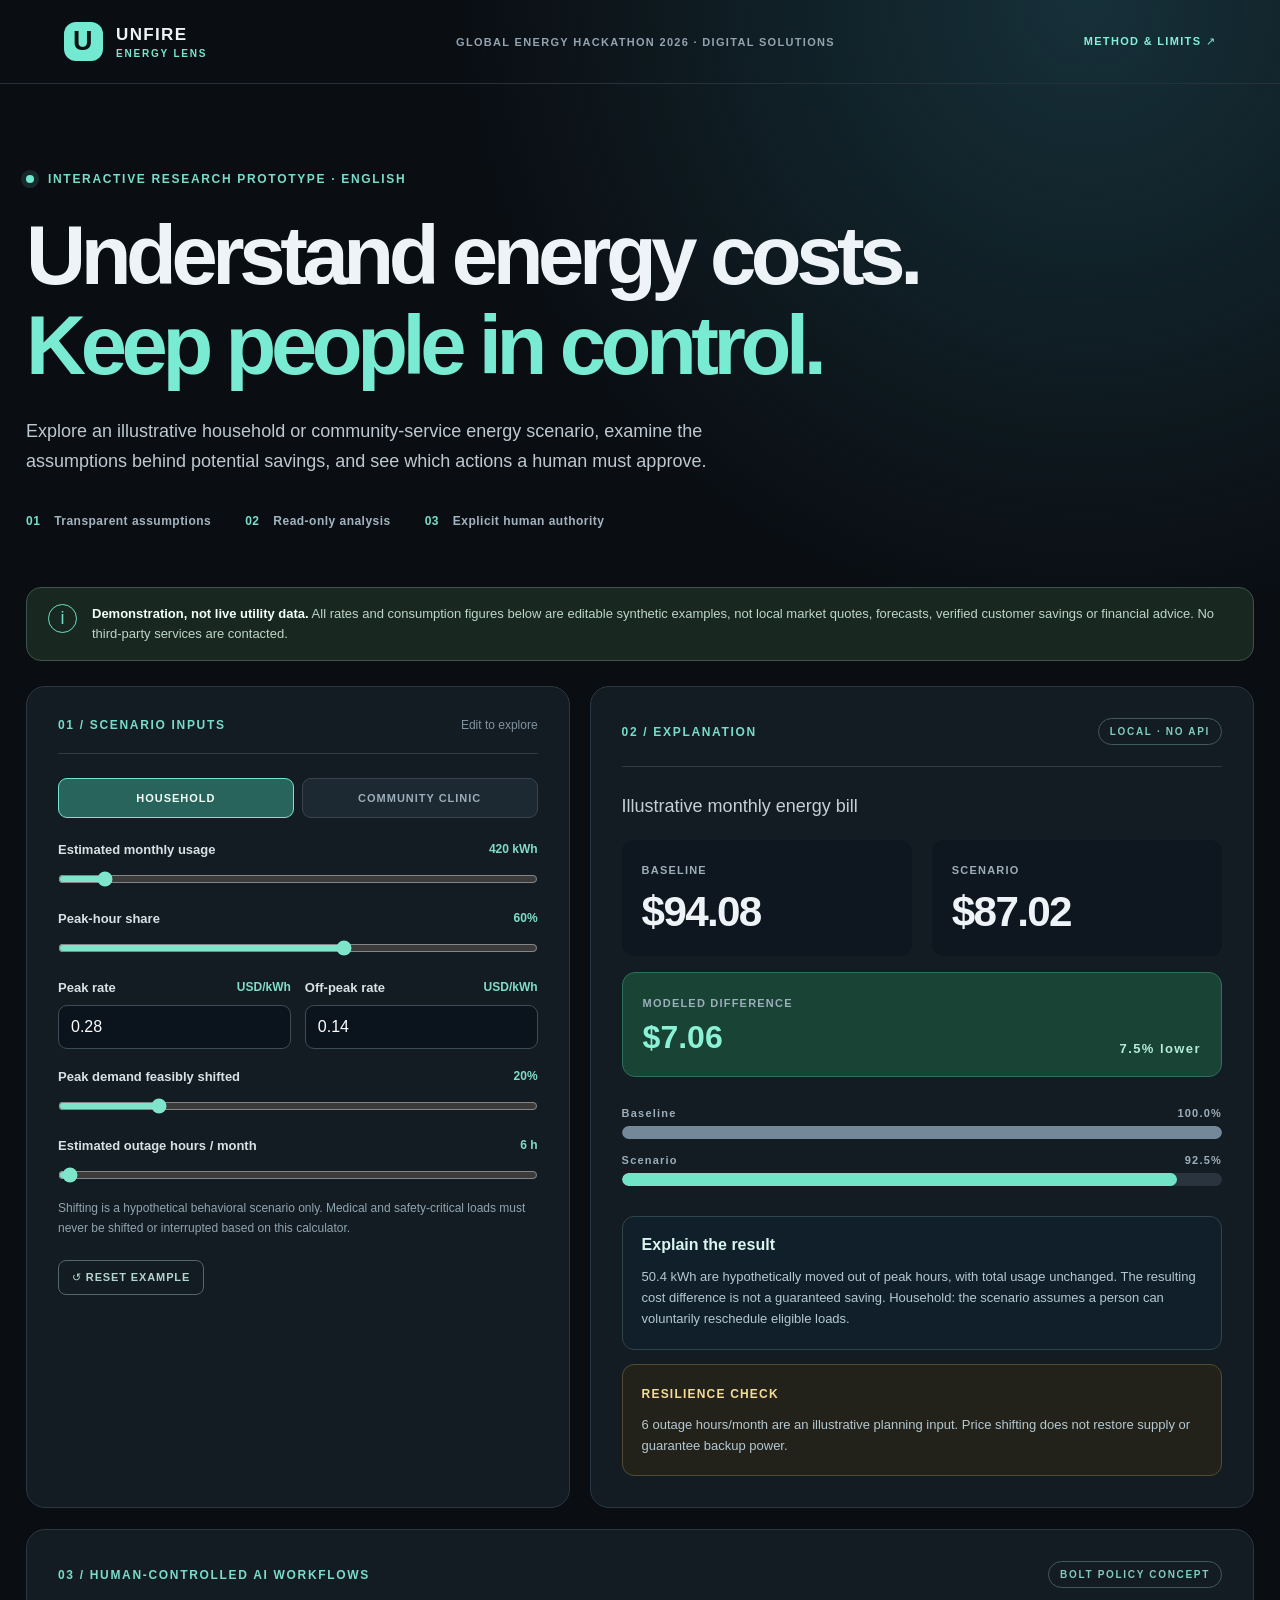
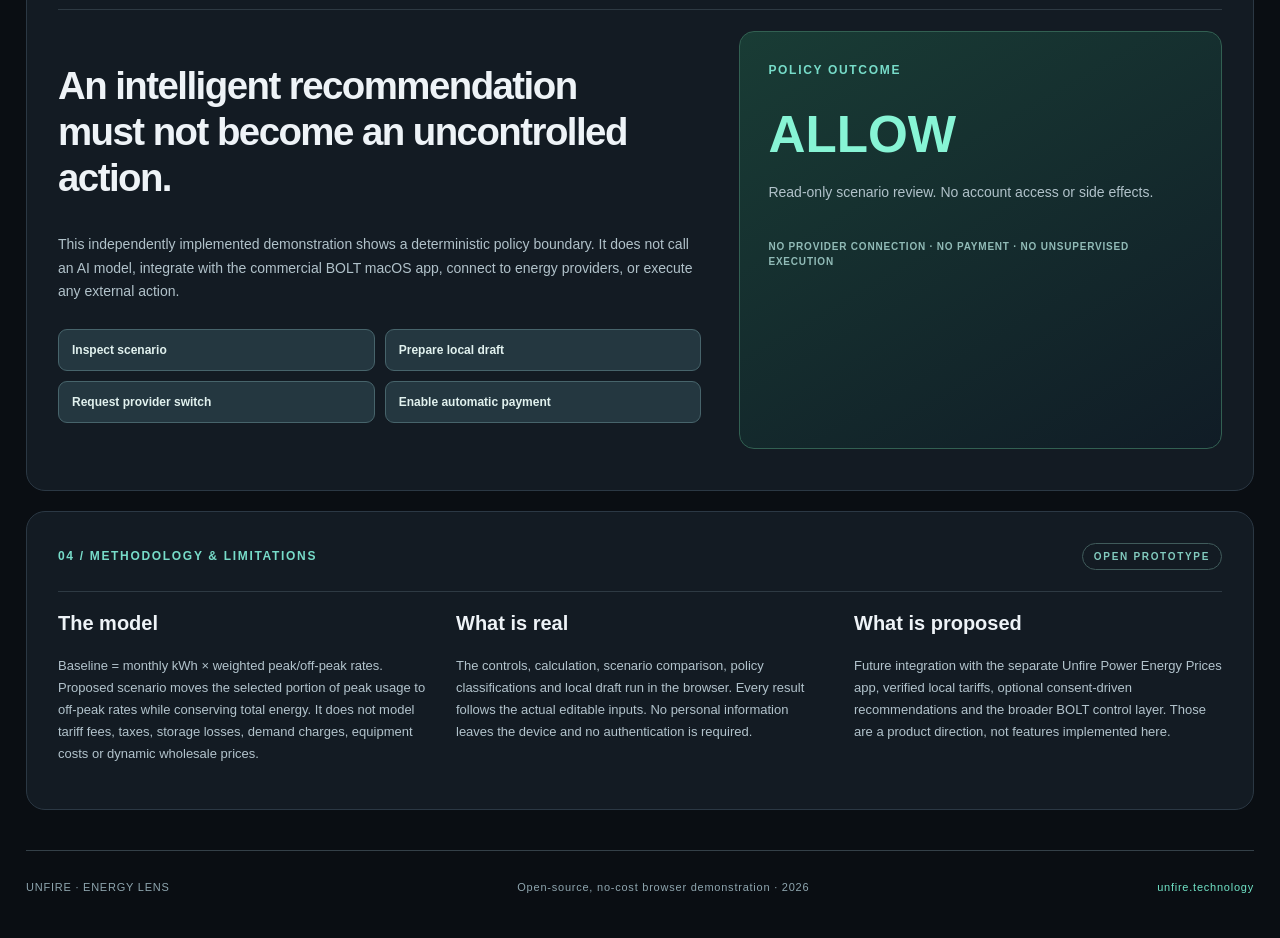
==== index.html @ 79fe4736 "Build honest energy-affordability and human-control prototype" ====
<!doctype html>
<html lang="en">
<head>
<meta charset="utf-8"><meta name="viewport" content="width=device-width,initial-scale=1">
<meta name="color-scheme" content="dark"><meta name="description" content="Unfire Energy Lens: a no-cost illustrative energy affordability prototype with human-governed actions.">
<title>Unfire Energy Lens — Affordability by Design</title>
<link rel="stylesheet" href="style.css">
</head>
<body>
<header class="top"><a class="brand" href="#home"><span class="mark">U</span><span>UNFIRE <small>ENERGY LENS</small></span></a><span class="topnote">GLOBAL ENERGY HACKATHON 2026 · DIGITAL SOLUTIONS</span><a class="toplink" href="#method">METHOD & LIMITS <span aria-hidden="true">↗</span></a></header>
<main id="home">
<section class="hero">
 <div class="eyebrow"><span class="pulse"></span> INTERACTIVE RESEARCH PROTOTYPE · ENGLISH</div>
 <h1>Understand energy costs.<br><em>Keep people in control.</em></h1>
 <p>Explore an illustrative household or community-service energy scenario, examine the assumptions behind potential savings, and see which actions a human must approve.</p>
 <div class="herofoot"><span><b>01</b> Transparent assumptions</span><span><b>02</b> Read-only analysis</span><span><b>03</b> Explicit human authority</span></div>
</section>
<div class="notice" role="note"><span class="noticeicon">i</span><div><b>Demonstration, not live utility data.</b> All rates and consumption figures below are editable synthetic examples, not local market quotes, forecasts, verified customer savings or financial advice. No third-party services are contacted.</div></div>
<section class="workspace" aria-label="Energy affordability calculator">
 <div class="controls panel"><div class="sectionhead"><span>01 / SCENARIO INPUTS</span><span class="subtle">Edit to explore</span></div>
 <div class="switch" role="group" aria-label="Illustrative scenario"><button id="house" class="active" aria-pressed="true">HOUSEHOLD</button><button id="clinic" aria-pressed="false">COMMUNITY CLINIC</button></div>
 <label for="usage">Estimated monthly usage <output id="usageOut">420 kWh</output></label><input id="usage" type="range" min="0" max="5000" value="420" step="10">
 <label for="peakShare">Peak-hour share <output id="peakOut">60%</output></label><input id="peakShare" type="range" min="0" max="100" value="60" step="5">
 <div class="twocol"><div><label for="peakRate">Peak rate <span class="suffix">USD/kWh</span></label><input id="peakRate" type="number" min="0" max="10" step="0.01" value="0.28" inputmode="decimal"></div><div><label for="offpeakRate">Off-peak rate <span class="suffix">USD/kWh</span></label><input id="offpeakRate" type="number" min="0" max="10" step="0.01" value="0.14" inputmode="decimal"></div></div>
 <label for="shift">Peak demand feasibly shifted <output id="shiftOut">20%</output></label><input id="shift" type="range" min="0" max="100" value="20" step="5">
 <label for="outage">Estimated outage hours / month <output id="outageOut">6 h</output></label><input id="outage" type="range" min="0" max="744" value="6" step="1">
 <p class="smallprint">Shifting is a hypothetical behavioral scenario only. Medical and safety-critical loads must never be shifted or interrupted based on this calculator.</p>
 <button id="reset" class="ghost">↺ RESET EXAMPLE</button>
 </div>
 <div class="results panel"><div class="sectionhead"><span>02 / EXPLANATION</span><span class="tag">LOCAL · NO API</span></div>
 <p class="resulttitle">Illustrative monthly energy bill</p>
 <div class="amounts"><div><span>BASELINE</span><strong id="baseline">$94.08</strong></div><div><span>SCENARIO</span><strong id="proposed">$87.02</strong></div></div>
 <div class="saving"><div><span>MODELED DIFFERENCE</span><b id="saving">$7.06</b></div><span id="pct">7.5% lower</span></div>
 <div class="bars"><div class="barlabel"><span>Baseline</span><span id="baseBarLabel">100%</span></div><div class="track"><div id="baseBar" class="bar baseline"></div></div><div class="barlabel"><span>Scenario</span><span id="scenarioBarLabel">92.5%</span></div><div class="track"><div id="scenarioBar" class="bar proposal"></div></div></div>
 <div class="insight"><strong>Explain the result</strong><p id="explanation" aria-live="polite"></p></div>
 <div class="safety"><b>RESILIENCE CHECK</b><p id="resilience">6 outage hours/month in the example. This is a planning input, not a reliability prediction.</p></div>
 </div>
</section>
<section class="approval" aria-labelledby="approvalheading">
 <div class="sectionhead"><span>03 / HUMAN-CONTROLLED AI WORKFLOWS</span><span class="tag">BOLT POLICY CONCEPT</span></div>
 <div class="approvalgrid"><div><h2 id="approvalheading">An intelligent recommendation must not become an uncontrolled action.</h2><p>This independently implemented demonstration shows a deterministic policy boundary. It does not call an AI model, integrate with the commercial BOLT macOS app, connect to energy providers, or execute any external action.</p>
 <div class="actions" role="group" aria-label="Demonstrate action policy"><button data-action="inspect">Inspect scenario</button><button data-action="draft">Prepare local draft</button><button data-action="enroll">Request provider switch</button><button data-action="autopay">Enable automatic payment</button></div>
 </div><div class="decisionbox"><span class="eyebrow">POLICY OUTCOME</span><div id="decision" class="decision">ALLOW</div><p id="decisionReason">Read-only scenario review. No account access or side effects.</p><div id="draft" class="draft" hidden></div><span class="policyfoot">NO PROVIDER CONNECTION · NO PAYMENT · NO UNSUPERVISED EXECUTION</span></div></div>
</section>
<section class="method" id="method"><div class="sectionhead"><span>04 / METHODOLOGY & LIMITATIONS</span><span class="tag">OPEN PROTOTYPE</span></div><div class="methodgrid"><div><h3>The model</h3><p>Baseline = monthly kWh × weighted peak/off-peak rates. Proposed scenario moves the selected portion of peak usage to off-peak rates while conserving total energy. It does not model tariff fees, taxes, storage losses, demand charges, equipment costs or dynamic wholesale prices.</p></div><div><h3>What is real</h3><p>The controls, calculation, scenario comparison, policy classifications and local draft run in the browser. Every result follows the actual editable inputs. No personal information leaves the device and no authentication is required.</p></div><div><h3>What is proposed</h3><p>Future integration with the separate Unfire Power Energy Prices app, verified local tariffs, optional consent-driven recommendations and the broader BOLT control layer. Those are a product direction, not features implemented here.</p></div></div></section>
<footer>UNFIRE · ENERGY LENS <span>Open-source, no-cost browser demonstration · 2026</span><a href="https://unfire.technology" rel="noopener">unfire.technology</a></footer>
</main>
<script type="module" src="main.js"></script>
</body></html>
---- style.css ----
:root{font-family:Inter,ui-sans-serif,-apple-system,BlinkMacSystemFont,"Segoe UI",sans-serif;color:#eef3f7;background:#0a0e13;font-synthesis:none}*{box-sizing:border-box}html{scroll-behavior:smooth}body{margin:0;background:radial-gradient(ellipse 70% 35% at 85% 0,#163039 0,transparent 70%),#0a0e13}button,input{font:inherit}button{cursor:pointer}button:focus-visible,input:focus-visible,a:focus-visible{outline:3px solid #63dfc9;outline-offset:3px}a{color:inherit;text-decoration:none}.top{border-bottom:1px solid #27313a;display:flex;align-items:center;justify-content:space-between;padding:22px max(5%,calc((100vw - 1280px)/2));gap:24px}.brand{display:flex;align-items:center;gap:13px;font-size:17px;font-weight:850;letter-spacing:.08em}.brand small{display:block;color:#72e9d0;font-size:10px;letter-spacing:.18em;margin-top:3px}.mark{background:#72e9d0;color:#081412;display:grid;place-items:center;width:39px;height:39px;border-radius:12px;font-size:27px}.topnote,.toplink{font-size:11px;color:#93a3b0;letter-spacing:.12em;font-weight:700}.toplink{color:#84f0d9}main{max-width:1280px;padding:0 26px;margin:auto}.hero{padding:88px 0 59px}.eyebrow,.sectionhead{font-size:12px;letter-spacing:.14em;font-weight:750;color:#77dcc9}.pulse{display:inline-block;width:8px;height:8px;background:#72e9d0;border-radius:50%;margin-right:9px;box-shadow:0 0 0 5px #72e9d020}h1{font-size:clamp(43px,6.5vw,91px);line-height:1.08;letter-spacing:-.065em;margin:25px 0;max-width:1050px}h1 em{color:#79ebd2;font-style:normal}.hero>p{color:#bdc8d0;line-height:1.68;max-width:750px;font-size:18px}.herofoot{display:flex;gap:34px;flex-wrap:wrap;margin-top:38px;color:#a2b4bf;font-size:12px;font-weight:700;letter-spacing:.04em}.herofoot b{color:#76deca;margin-right:10px}.notice{border:1px solid #3c544d;background:#182820;border-radius:15px;padding:16px 21px;color:#bed5c9;display:flex;gap:15px;line-height:1.55;font-size:13px}.notice b{color:#f3fff8}.noticeicon{font-size:18px;color:#71dcc5;border:1px solid #71dcc5;flex:0 0 29px;height:29px;border-radius:50%;display:grid;place-items:center}.workspace{display:grid;grid-template-columns:.9fr 1.1fr;gap:20px;margin:25px 0 21px}.panel,.approval,.method{background:#131b23;border:1px solid #2b3844;border-radius:19px;padding:31px;min-width:0}.sectionhead{display:flex;justify-content:space-between;gap:14px;align-items:center;padding-bottom:21px;border-bottom:1px solid #2e3a43}.subtle{color:#8094a0;font-weight:400;letter-spacing:0}.tag{color:#82cbbf;border:1px solid #405b5b;border-radius:20px;padding:7px 11px;font-size:10px}.switch{display:grid;grid-template-columns:1fr 1fr;gap:8px;margin:24px 0}.switch button{border-radius:9px;background:#1c2832;color:#9baeba;border:1px solid #37444f;font-size:11px;letter-spacing:.09em;padding:13px 8px;font-weight:800}.switch button.active{background:#28645b;color:#f2fff9;border-color:#75e5d0}label{display:flex;justify-content:space-between;gap:10px;color:#d7e2e6;font-size:13px;font-weight:650;margin-top:20px}label output,.suffix{color:#7fdcc9;font-size:12px;font-weight:700}input[type=range]{width:100%;accent-color:#7ee5cc;margin:14px 0 3px}input[type=number]{background:#0b141c;border:1px solid #3d4b55;padding:12px;border-radius:9px;color:white;width:100%;margin-top:10px}.twocol{display:grid;grid-template-columns:1fr 1fr;gap:14px}.smallprint{font-size:12px;color:#91a5b0;line-height:1.6}.ghost{margin-top:10px;background:none;border:1px solid #52666d;color:#b2d6cf;border-radius:8px;padding:10px 13px;font-size:11px;font-weight:800;letter-spacing:.08em}.resulttitle{color:#c3d0d6;font-size:18px;margin:29px 0 23px}.amounts{display:grid;grid-template-columns:1fr 1fr;gap:20px}.amounts>div{background:#0e161f;padding:20px;border-radius:12px}.amounts span,.saving span,.barlabel{font-size:11px;letter-spacing:.11em;color:#9baeba;font-weight:750}.amounts strong{display:block;font-size:clamp(27px,3.3vw,46px);margin-top:10px;letter-spacing:-.04em}.saving{display:flex;justify-content:space-between;align-items:end;background:#184335;border:1px solid #2d705b;padding:20px;border-radius:13px;margin-top:16px;gap:12px}.saving b{display:block;color:#8cf2d6;font-size:32px;margin-top:8px}.saving>span{color:#b4ebdb;font-size:13px;white-space:nowrap}.bars{margin:30px 0}.barlabel{display:flex;justify-content:space-between;margin:15px 0 7px}.track{height:13px;background:#29343e;border-radius:15px;overflow:hidden}.bar{height:100%;border-radius:15px}.bar.baseline{background:#738898}.bar.proposal{background:#71e4c7}.insight,.safety{padding:19px;border-radius:12px;background:#101f29;border:1px solid #30454b}.insight strong,.safety b{color:#d9f5ef}.insight p,.safety p{color:#b4c8d1;line-height:1.6;font-size:13px;margin-bottom:0}.safety{margin-top:14px;background:#22221a;border-color:#514c31}.safety b{font-size:12px;letter-spacing:.1em;color:#f4dc98}.approval{margin:20px 0}.approvalgrid{display:grid;grid-template-columns:1fr .75fr;gap:38px;padding:21px 0 10px}.approval h2{font-size:clamp(25px,3vw,39px);letter-spacing:-.04em;line-height:1.2;max-width:600px}.approvalgrid p{line-height:1.65;font-size:14px;color:#b1c2ca}.actions{display:grid;grid-template-columns:1fr 1fr;gap:10px;margin:26px 0}.actions button{background:#243740;color:#e1f1ee;border:1px solid #47646b;border-radius:9px;text-align:left;padding:13px;font-size:12px;font-weight:700}.actions button:hover{background:#315448}.decisionbox{border:1px solid #326052;border-radius:15px;background:linear-gradient(150deg,#193c35,#101c26);padding:28px}.decision{font-size:clamp(32px,4vw,52px);font-weight:900;color:#87f4d5;margin:28px 0 17px;line-height:1.12;overflow-wrap:break-word}.decision[data-state="DENY"]{color:#ff9d9a}.decision[data-state="HUMAN APPROVAL REQUIRED"]{color:#f1d394}.policyfoot{display:block;font-size:10px;font-weight:800;letter-spacing:.08em;color:#91bbb7;margin-top:35px;line-height:1.5}.draft{background:#0d1820;padding:15px;border:1px solid #4b786e;border-radius:9px;font-size:12px;color:#d7e9e2;line-height:1.55}.method{margin:20px 0 40px}.methodgrid{display:grid;grid-template-columns:repeat(3,1fr);gap:30px}.method h3{font-size:20px}.method p{color:#b2c3cc;line-height:1.7;font-size:13px}footer{border-top:1px solid #344048;padding:30px 0 45px;display:flex;justify-content:space-between;gap:18px;flex-wrap:wrap;font-size:11px;color:#8fa6af;letter-spacing:.07em}footer a{color:#71e4c7}@media(max-width:850px){.topnote{display:none}.workspace,.approvalgrid,.methodgrid{grid-template-columns:1fr}.hero{padding-top:55px}.panel,.approval,.method{padding:22px}.approvalgrid{gap:12px}.amounts strong{font-size:34px}}@media(max-width:480px){.herofoot{gap:14px}.twocol,.amounts,.actions{grid-template-columns:1fr}.saving{align-items:start;flex-direction:column}.toplink{display:none}}
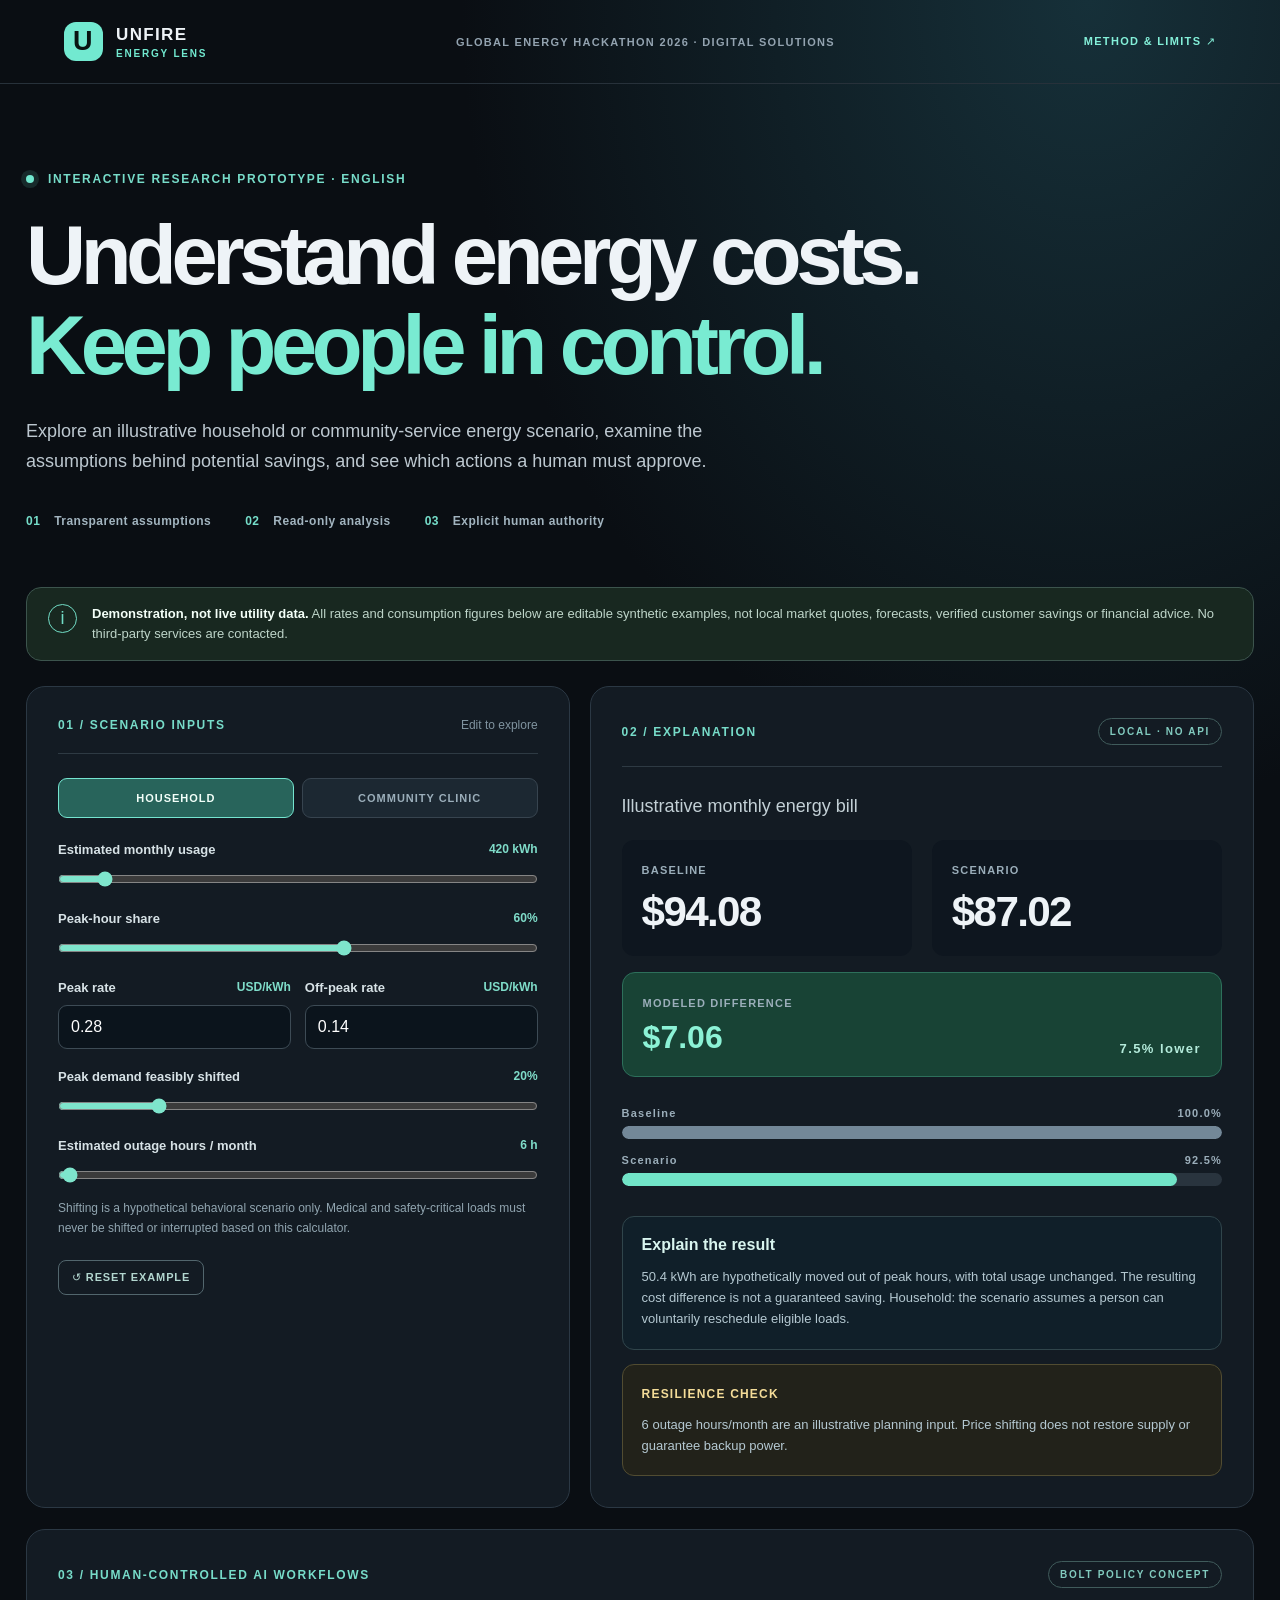
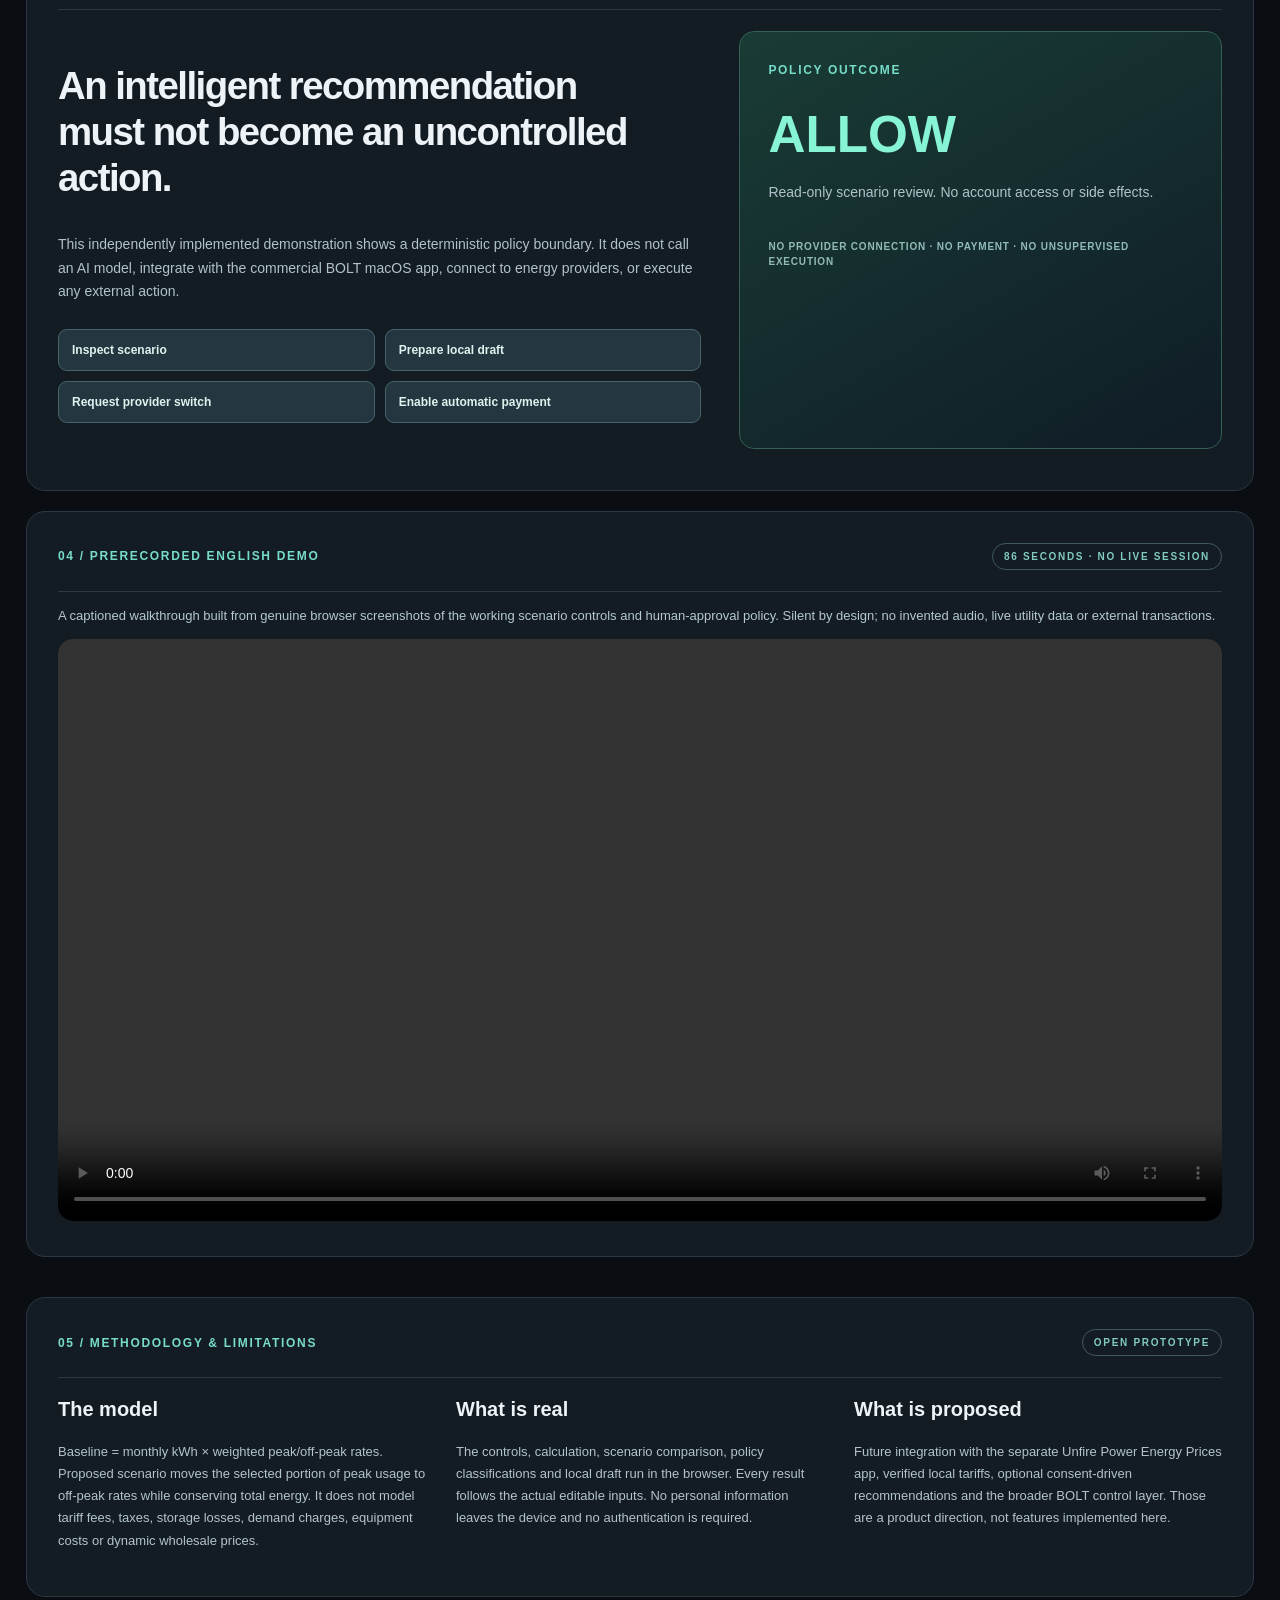
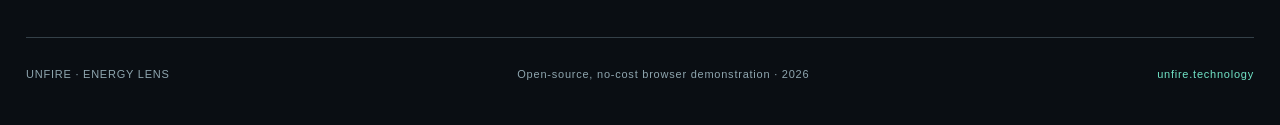
==== commit 8d3d0f99: "Add professional English prerecorded demonstration to energy prototype" ====
--- a/index.html
+++ b/index.html
@@ -42,7 +42,15 @@
  <div class="actions" role="group" aria-label="Demonstrate action policy"><button data-action="inspect">Inspect scenario</button><button data-action="draft">Prepare local draft</button><button data-action="enroll">Request provider switch</button><button data-action="autopay">Enable automatic payment</button></div>
  </div><div class="decisionbox"><span class="eyebrow">POLICY OUTCOME</span><div id="decision" class="decision">ALLOW</div><p id="decisionReason">Read-only scenario review. No account access or side effects.</p><div id="draft" class="draft" hidden></div><span class="policyfoot">NO PROVIDER CONNECTION · NO PAYMENT · NO UNSUPERVISED EXECUTION</span></div></div>
 </section>
-<section class="method" id="method"><div class="sectionhead"><span>04 / METHODOLOGY & LIMITATIONS</span><span class="tag">OPEN PROTOTYPE</span></div><div class="methodgrid"><div><h3>The model</h3><p>Baseline = monthly kWh × weighted peak/off-peak rates. Proposed scenario moves the selected portion of peak usage to off-peak rates while conserving total energy. It does not model tariff fees, taxes, storage losses, demand charges, equipment costs or dynamic wholesale prices.</p></div><div><h3>What is real</h3><p>The controls, calculation, scenario comparison, policy classifications and local draft run in the browser. Every result follows the actual editable inputs. No personal information leaves the device and no authentication is required.</p></div><div><h3>What is proposed</h3><p>Future integration with the separate Unfire Power Energy Prices app, verified local tariffs, optional consent-driven recommendations and the broader BOLT control layer. Those are a product direction, not features implemented here.</p></div></div></section>
+<section class="method" aria-label="Recorded demonstration">
+<div class="sectionhead"><span>04 / PRERECORDED ENGLISH DEMO</span><span class="tag">86 SECONDS · NO LIVE SESSION</span></div>
+<p style="color:#b5c9cf;line-height:1.65">A captioned walkthrough built from genuine browser screenshots of the working scenario controls and human-approval policy. Silent by design; no invented audio, live utility data or external transactions.</p>
+<video controls playsinline preload="metadata" style="width:100%;height:auto;max-height:660px;border-radius:15px;background:#080d12" aria-label="Unfire Energy Lens English demonstration video">
+<source src="demo/Unfire_Energy_Lens_English_Demo_2026.mp4" type="video/mp4">
+<a href="demo/Unfire_Energy_Lens_English_Demo_2026.mp4">View prerecorded video (MP4)</a>
+</video>
+</section>
+<section class="method" id="method"><div class="sectionhead"><span>05 / METHODOLOGY & LIMITATIONS</span><span class="tag">OPEN PROTOTYPE</span></div><div class="methodgrid"><div><h3>The model</h3><p>Baseline = monthly kWh × weighted peak/off-peak rates. Proposed scenario moves the selected portion of peak usage to off-peak rates while conserving total energy. It does not model tariff fees, taxes, storage losses, demand charges, equipment costs or dynamic wholesale prices.</p></div><div><h3>What is real</h3><p>The controls, calculation, scenario comparison, policy classifications and local draft run in the browser. Every result follows the actual editable inputs. No personal information leaves the device and no authentication is required.</p></div><div><h3>What is proposed</h3><p>Future integration with the separate Unfire Power Energy Prices app, verified local tariffs, optional consent-driven recommendations and the broader BOLT control layer. Those are a product direction, not features implemented here.</p></div></div></section>
 <footer>UNFIRE · ENERGY LENS <span>Open-source, no-cost browser demonstration · 2026</span><a href="https://unfire.technology" rel="noopener">unfire.technology</a></footer>
 </main>
 <script type="module" src="main.js"></script>
